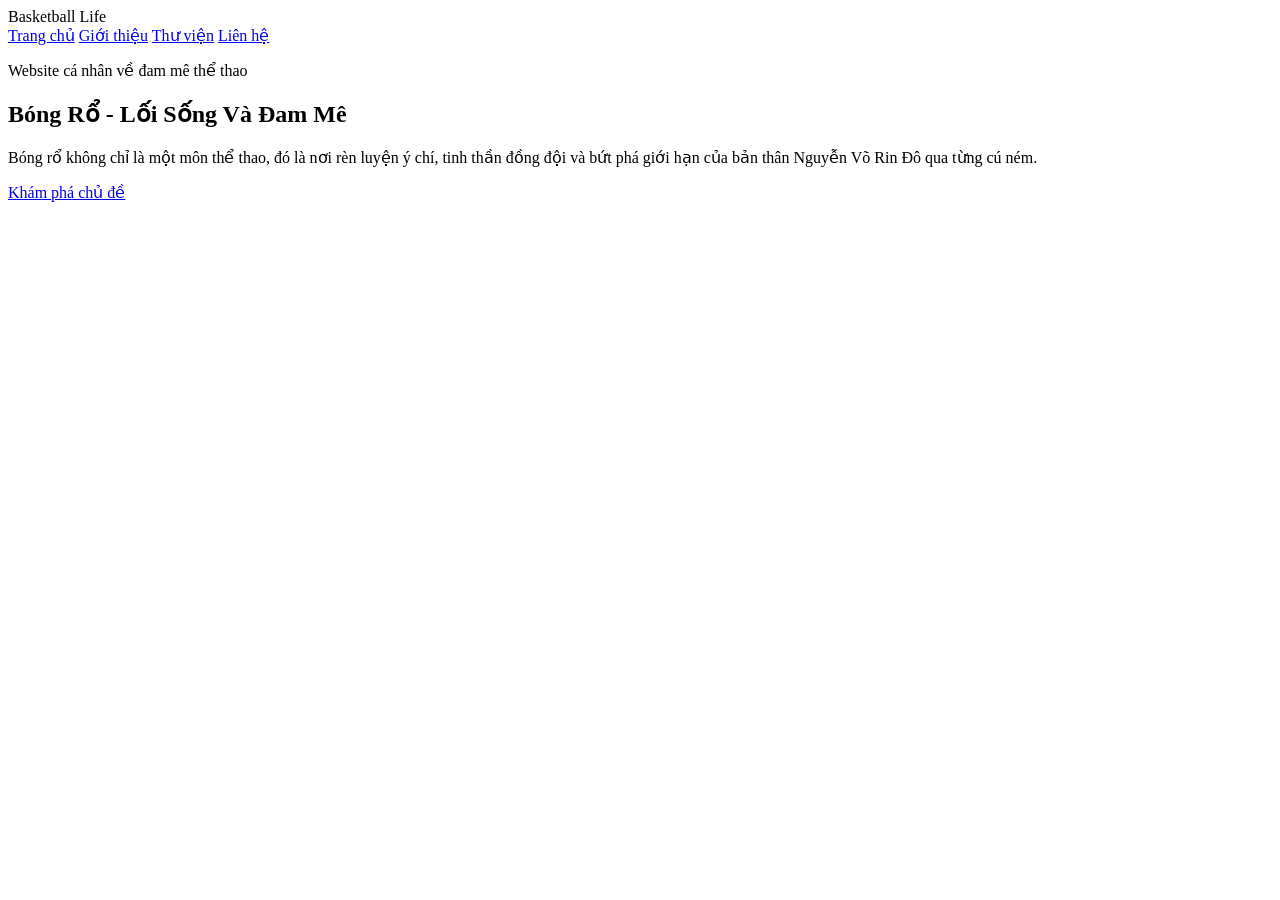
==== html/index.html @ db7d0626 "Update index.html" ====
<!DOCTYPE html>
<html lang="vi">
<head>
  <meta charset="UTF-8">
  <meta name="viewport" content="width=device-width, initial-scale=1.0">
  <title>MyWeb - Đam Mê Bóng Rổ</title>
  <link rel="stylesheet" href="../css/style.css">
</head>
<body>
<header class="site-header" id="top">
  <div class="brand">Basketball Life</div>
  <nav class="main-nav" aria-label="Điều hướng chính">
    <a href="#hero">Trang chủ</a>
    <a href="#about">Giới thiệu</a>
    <a href="#gallery">Thư viện</a>
    <a href="#contact">Liên hệ</a>
  </nav>
</header>

<main>
  <section class="hero" id="hero">
    <p class="eyebrow">Website cá nhân về đam mê thể thao</p>
    <h1 id="main-title">Bóng Rổ - Lối Sống Và Đam Mê</h1>
    <p class="intro">Bóng rổ không chỉ là một môn thể thao, đó là nơi rèn luyện ý chí, tinh thần đồng đội và bứt phá giới hạn của bản thân Nguyễn Võ Rin Đô qua từng cú ném.</p>
    <a class="primary-button" href="#about">Khám phá chủ đề</a>
  </section>
</main>
</body>
</html>
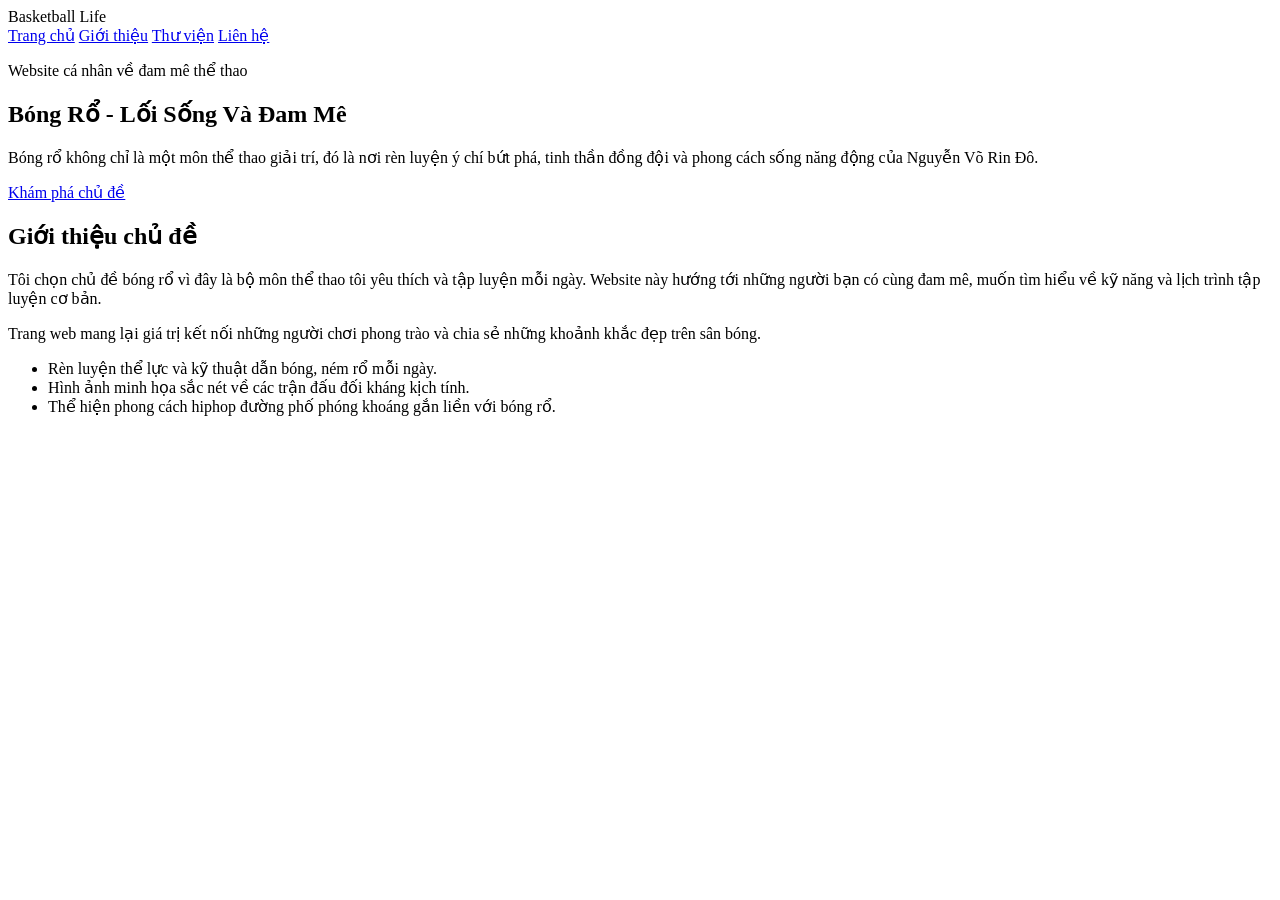
==== commit 33d15d93: "Update index.html" ====
--- a/html/index.html
+++ b/html/index.html
@@ -3,7 +3,7 @@
 <head>
   <meta charset="UTF-8">
   <meta name="viewport" content="width=device-width, initial-scale=1.0">
-  <title>MyWeb - Đam Mê Bóng Rổ</title>
+  <title>MyWeb - 2. Selector, class, id</title>
   <link rel="stylesheet" href="../css/style.css">
 </head>
 <body>
@@ -21,8 +21,19 @@
   <section class="hero" id="hero">
     <p class="eyebrow">Website cá nhân về đam mê thể thao</p>
     <h1 id="main-title">Bóng Rổ - Lối Sống Và Đam Mê</h1>
-    <p class="intro">Bóng rổ không chỉ là một môn thể thao, đó là nơi rèn luyện ý chí, tinh thần đồng đội và bứt phá giới hạn của bản thân Nguyễn Võ Rin Đô qua từng cú ném.</p>
+    <p class="intro">Bóng rổ không chỉ là một môn thể thao giải trí, đó là nơi rèn luyện ý chí bứt phá, tinh thần đồng đội và phong cách sống năng động của Nguyễn Võ Rin Đô.</p>
     <a class="primary-button" href="#about">Khám phá chủ đề</a>
+  </section>
+
+  <section class="section about-section" id="about">
+    <h2>Giới thiệu chủ đề</h2>
+    <p>Tôi chọn chủ đề bóng rổ vì đây là bộ môn thể thao tôi yêu thích và tập luyện mỗi ngày. Website này hướng tới những người bạn có cùng đam mê, muốn tìm hiểu về kỹ năng và lịch trình tập luyện cơ bản.</p>
+    <p>Trang web mang lại giá trị kết nối những người chơi phong trào và chia sẻ những khoảnh khắc đẹp trên sân bóng.</p>
+    <ul class="topic-list">
+      <li>Rèn luyện thể lực và kỹ thuật dẫn bóng, ném rổ mỗi ngày.</li>
+      <li>Hình ảnh minh họa sắc nét về các trận đấu đối kháng kịch tính.</li>
+      <li>Thể hiện phong cách hiphop đường phố phóng khoáng gắn liền với bóng rổ.</li>
+    </ul>
   </section>
 </main>
 </body>
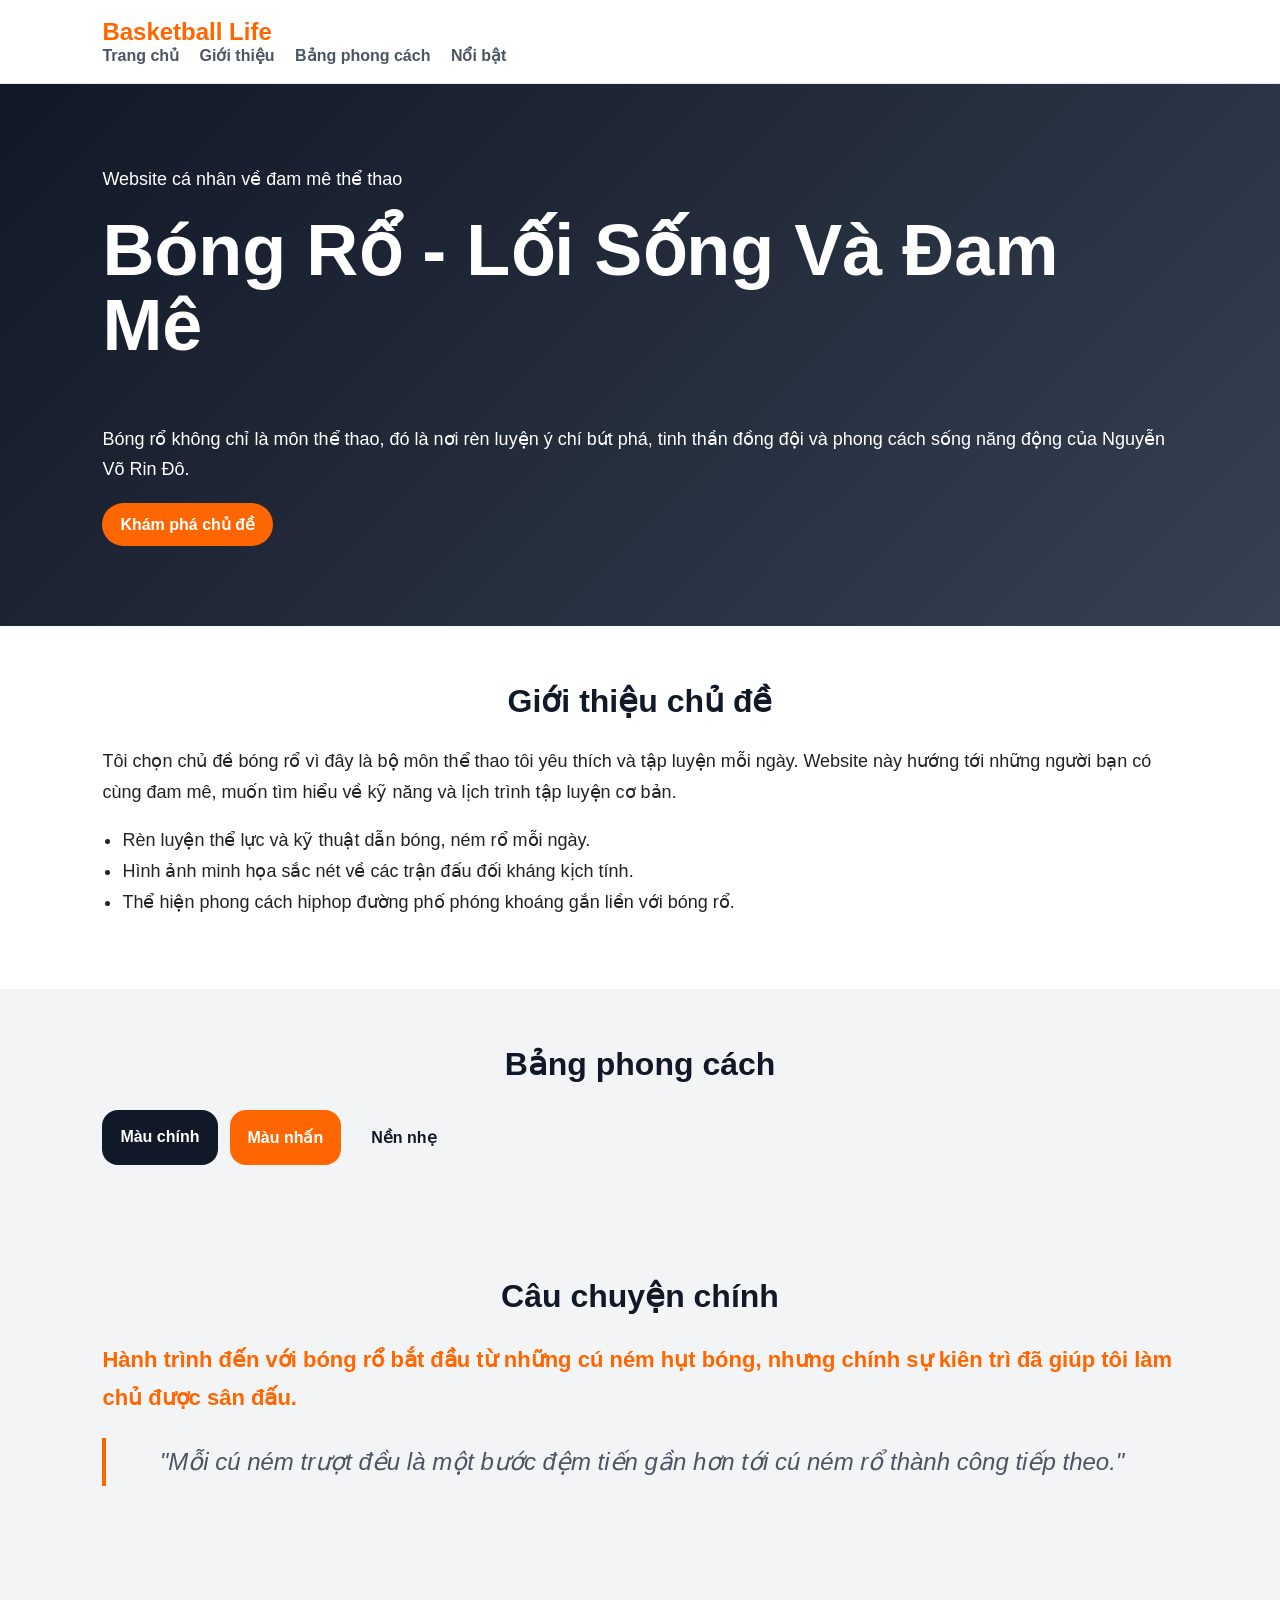
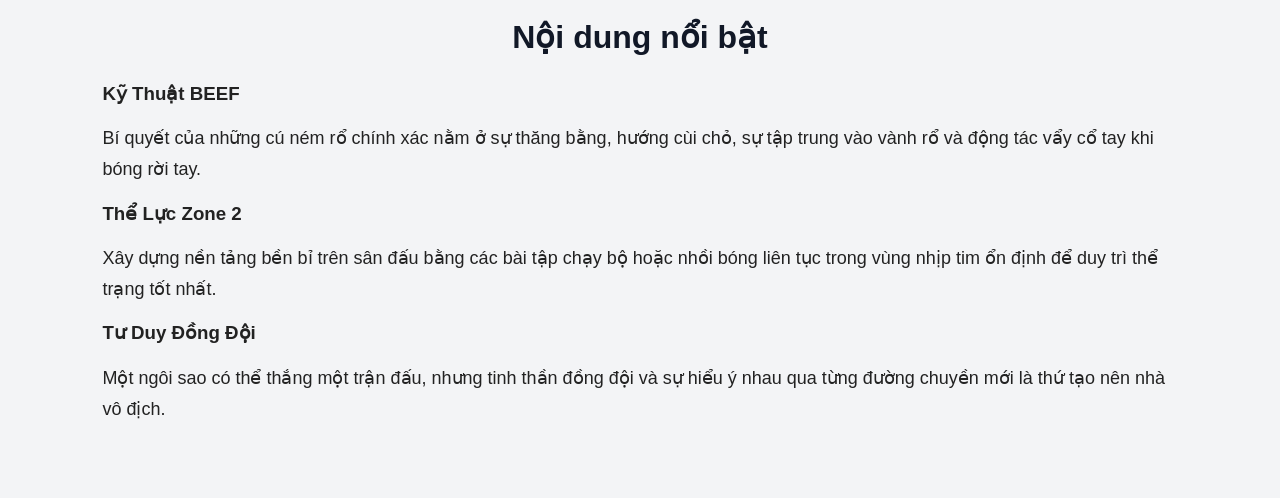
==== commit 9afcfd78: "Update index.html" ====
--- a/html/index.html
+++ b/html/index.html
@@ -3,7 +3,7 @@
 <head>
   <meta charset="UTF-8">
   <meta name="viewport" content="width=device-width, initial-scale=1.0">
-  <title>MyWeb - 2. Selector, class, id</title>
+  <title>MyWeb - 5. Box model và card</title>
   <link rel="stylesheet" href="../css/style.css">
 </head>
 <body>
@@ -12,8 +12,8 @@
   <nav class="main-nav" aria-label="Điều hướng chính">
     <a href="#hero">Trang chủ</a>
     <a href="#about">Giới thiệu</a>
-    <a href="#gallery">Thư viện</a>
-    <a href="#contact">Liên hệ</a>
+    <a href="#style-guide">Bảng phong cách</a>
+    <a href="#features">Nổi bật</a>
   </nav>
 </header>
 
@@ -21,20 +21,52 @@
   <section class="hero" id="hero">
     <p class="eyebrow">Website cá nhân về đam mê thể thao</p>
     <h1 id="main-title">Bóng Rổ - Lối Sống Và Đam Mê</h1>
-    <p class="intro">Bóng rổ không chỉ là một môn thể thao giải trí, đó là nơi rèn luyện ý chí bứt phá, tinh thần đồng đội và phong cách sống năng động của Nguyễn Võ Rin Đô.</p>
+    <p class="intro">Bóng rổ không chỉ là môn thể thao, đó là nơi rèn luyện ý chí bứt phá, tinh thần đồng đội và phong cách sống năng động của Nguyễn Võ Rin Đô.</p>
     <a class="primary-button" href="#about">Khám phá chủ đề</a>
   </section>
 
   <section class="section about-section" id="about">
     <h2>Giới thiệu chủ đề</h2>
     <p>Tôi chọn chủ đề bóng rổ vì đây là bộ môn thể thao tôi yêu thích và tập luyện mỗi ngày. Website này hướng tới những người bạn có cùng đam mê, muốn tìm hiểu về kỹ năng và lịch trình tập luyện cơ bản.</p>
-    <p>Trang web mang lại giá trị kết nối những người chơi phong trào và chia sẻ những khoảnh khắc đẹp trên sân bóng.</p>
     <ul class="topic-list">
       <li>Rèn luyện thể lực và kỹ thuật dẫn bóng, ném rổ mỗi ngày.</li>
       <li>Hình ảnh minh họa sắc nét về các trận đấu đối kháng kịch tính.</li>
       <li>Thể hiện phong cách hiphop đường phố phóng khoáng gắn liền với bóng rổ.</li>
     </ul>
   </section>
+
+  <section class="section style-guide" id="style-guide">
+    <h2>Bảng phong cách</h2>
+    <div class="swatches">
+      <div class="swatch swatch-primary">Màu chính</div>
+      <div class="swatch swatch-accent">Màu nhấn</div>
+      <div class="swatch swatch-soft">Nền nhẹ</div>
+    </div>
+  </section>
+
+  <section class="section story-section" id="story">
+    <h2>Câu chuyện chính</h2>
+    <p class="lead">Hành trình đến với bóng rổ bắt đầu từ những cú ném hụt bóng, nhưng chính sự kiên trì đã giúp tôi làm chủ được sân đấu.</p>
+    <blockquote>"Mỗi cú ném trượt đều là một bước đệm tiến gần hơn tới cú ném rổ thành công tiếp theo."</blockquote>
+  </section>
+
+  <section class="section feature-section" id="features">
+    <h2>Nội dung nổi bật</h2>
+    <div class="card-row">
+      <article class="feature-card">
+        <h3>Kỹ Thuật BEEF</h3>
+        <p>Bí quyết của những cú ném rổ chính xác nằm ở sự thăng bằng, hướng cùi chỏ, sự tập trung vào vành rổ và động tác vẩy cổ tay khi bóng rời tay.</p>
+      </article>
+      <article class="feature-card">
+        <h3>Thể Lực Zone 2</h3>
+        <p>Xây dựng nền tảng bền bỉ trên sân đấu bằng các bài tập chạy bộ hoặc nhồi bóng liên tục trong vùng nhịp tim ổn định để duy trì thể trạng tốt nhất.</p>
+      </article>
+      <article class="feature-card">
+        <h3>Tư Duy Đồng Đội</h3>
+        <p>Một ngôi sao có thể thắng một trận đấu, nhưng tinh thần đồng đội và sự hiểu ý nhau qua từng đường chuyền mới là thứ tạo nên nhà vô địch.</p>
+      </article>
+    </div>
+  </section>
 </main>
 </body>
 </html>
--- a/css/style.css
+++ b/css/style.css
@@ -0,0 +1,132 @@
+* {
+  box-sizing: border-box;
+}
+
+body {
+  margin: 0;
+  font-family: Arial, sans-serif;
+  color: #222222;
+  background-color: #f3f4f6;
+}
+
+h1, h2, h3, p {
+  margin-top: 0;
+}
+
+a {
+  color: #ff6600;
+}
+
+.site-header {
+  padding: 18px 8%;
+  background-color: #ffffff;
+  border-bottom: 1px solid #e5e7eb;
+}
+
+.brand {
+  font-weight: 800;
+  font-size: 24px;
+  color: #ff6600;
+}
+
+.main-nav a {
+  margin-right: 16px;
+  text-decoration: none;
+  font-weight: 700;
+  color: #4b5563;
+}
+
+.main-nav a:hover {
+  color: #ff6600;
+}
+
+#main-title {
+  color: #ffffff;
+}
+
+.about-section {
+  background-color: #ffffff;
+}
+
+.topic-list {
+  padding-left: 20px;
+}
+
+:root {
+  --primary: #111827;
+  --accent: #ff6600;
+  --soft: #f3f4f6;
+  --dark: #111827;
+}
+
+.hero {
+  padding: 80px 8%;
+  color: white;
+  background: linear-gradient(135deg, var(--primary), #374151);
+}
+
+.primary-button {
+  display: inline-block;
+  padding: 12px 18px;
+  background-color: var(--accent);
+  color: #fff;
+  border-radius: 999px;
+  text-decoration: none;
+  font-weight: bold;
+}
+
+.primary-button:hover {
+  background-color: #cc5200;
+}
+
+.swatches {
+  display: flex;
+  gap: 12px;
+}
+
+.swatch {
+  padding: 18px;
+  border-radius: 16px;
+  color: white;
+  font-weight: bold;
+}
+
+.swatch-primary { background-color: var(--primary); }
+.swatch-accent { background-color: var(--accent); }
+.swatch-soft { color: var(--dark); background-color: var(--soft); }
+
+.section {
+  padding: 56px 8%;
+}
+
+h1 {
+  font-size: clamp(36px, 6vw, 72px);
+  line-height: 1.05;
+}
+
+h2 {
+  font-size: 32px;
+  color: var(--dark);
+  text-align: center;
+}
+
+p, li {
+  font-size: 18px;
+  line-height: 1.7;
+}
+
+.lead {
+  font-size: 22px;
+  font-weight: 600;
+  color: var(--accent);
+}
+
+blockquote {
+  font-size: 24px;
+  font-style: italic;
+  text-align: center;
+  color: #4b5563;
+  border-left: 4px solid var(--accent);
+  padding: 10px 20px;
+  margin: 20px 0;
+}
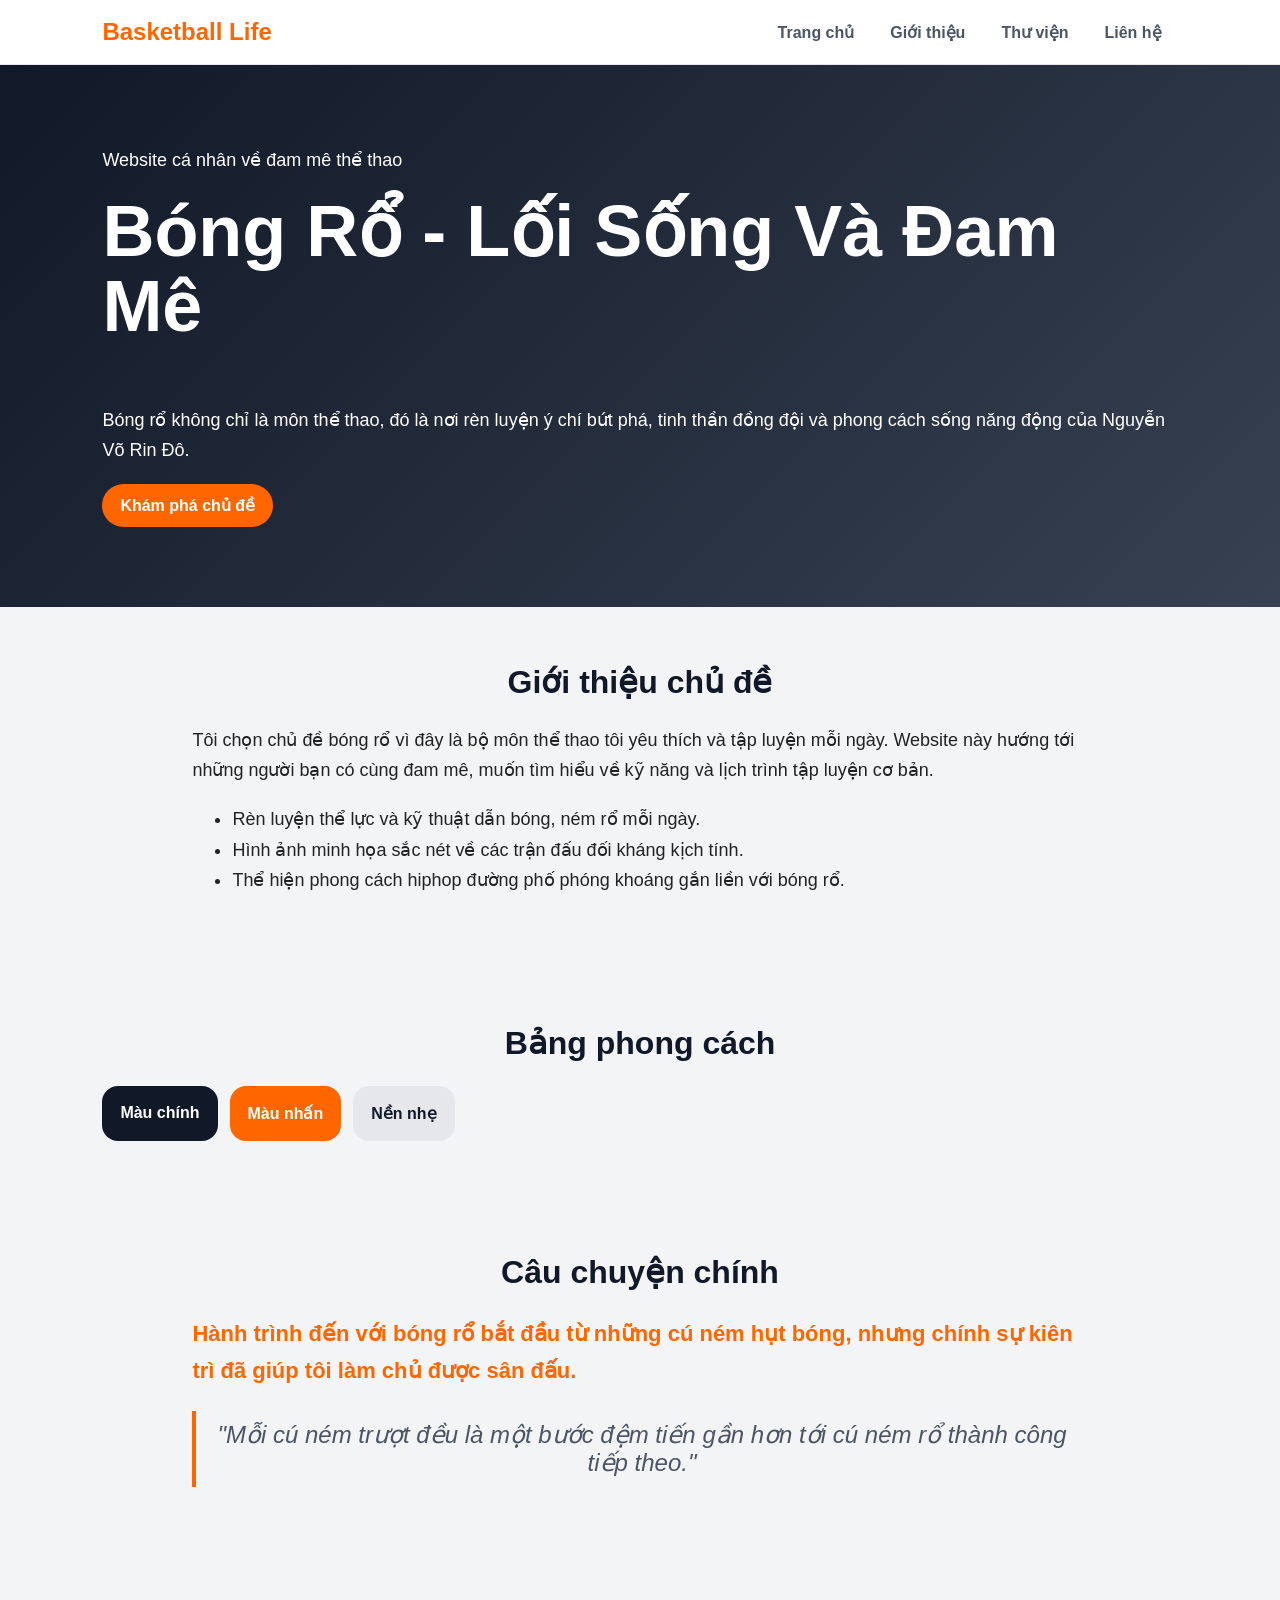
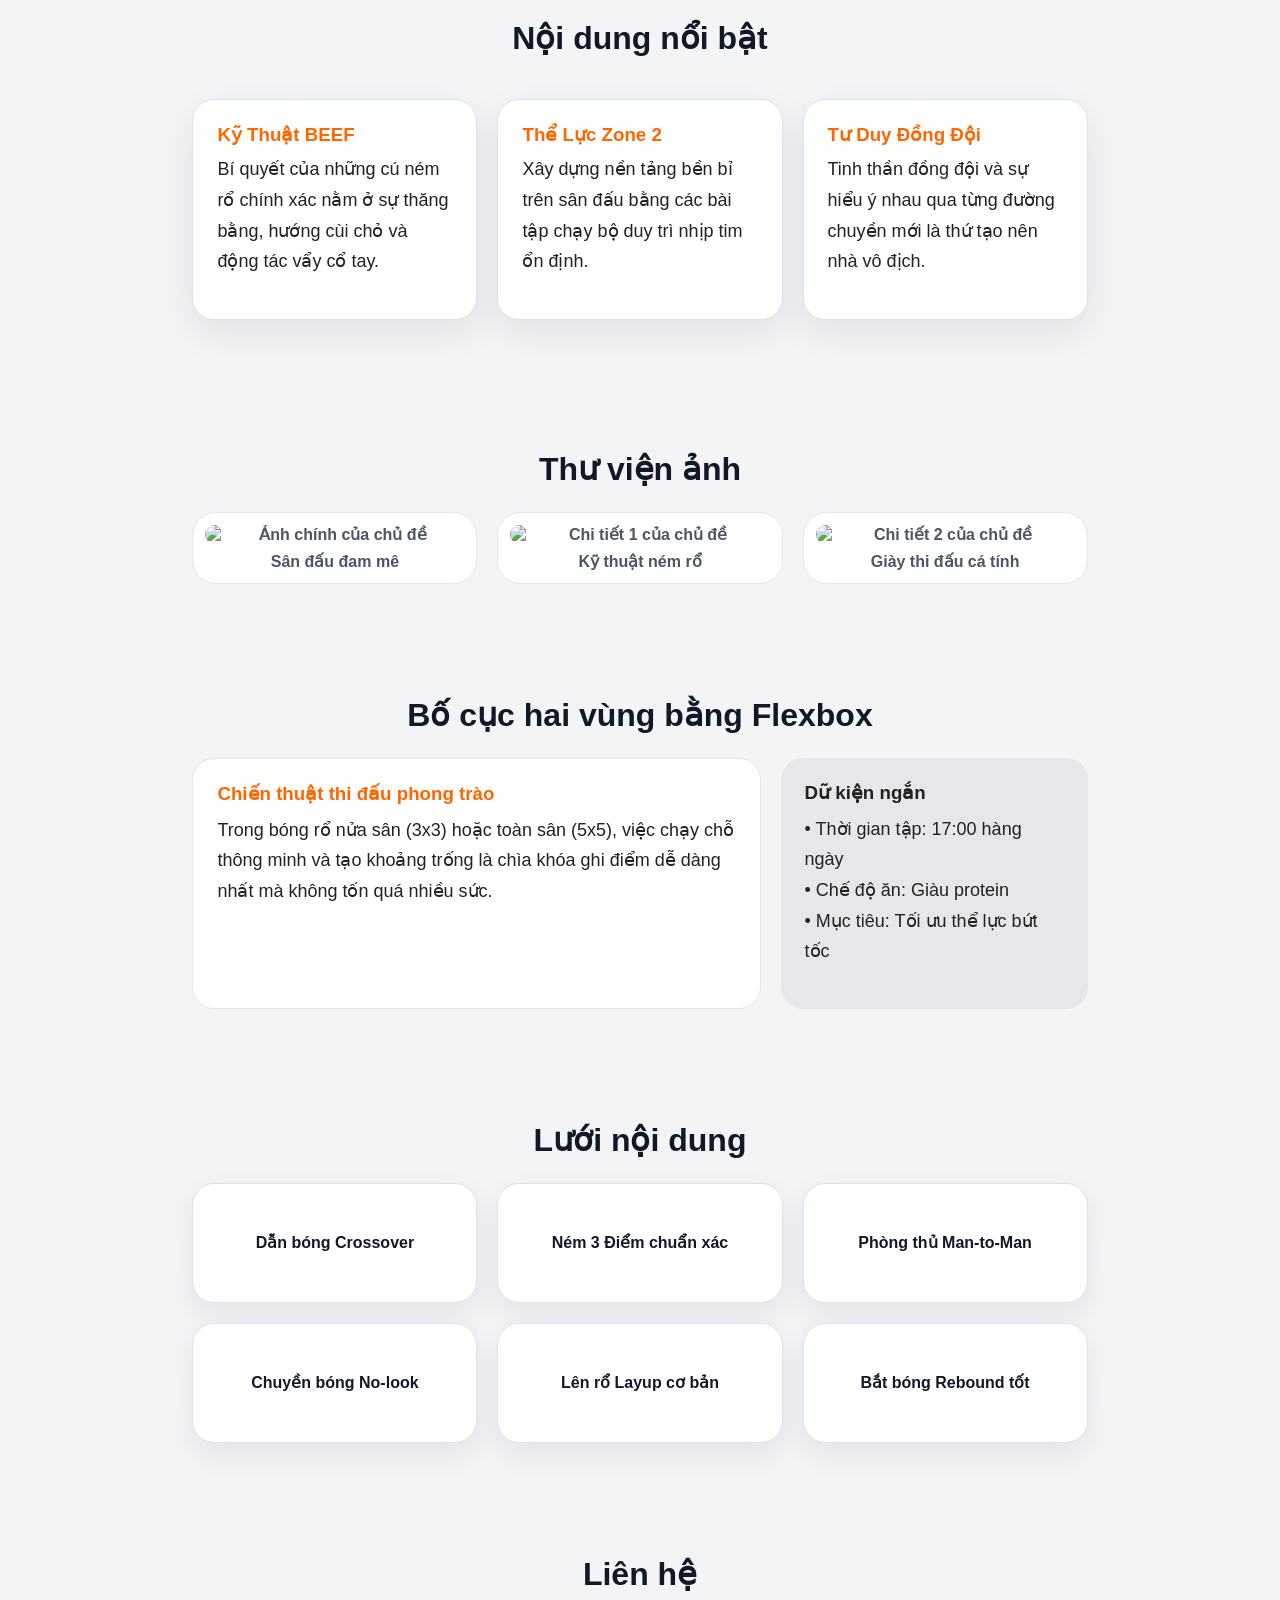
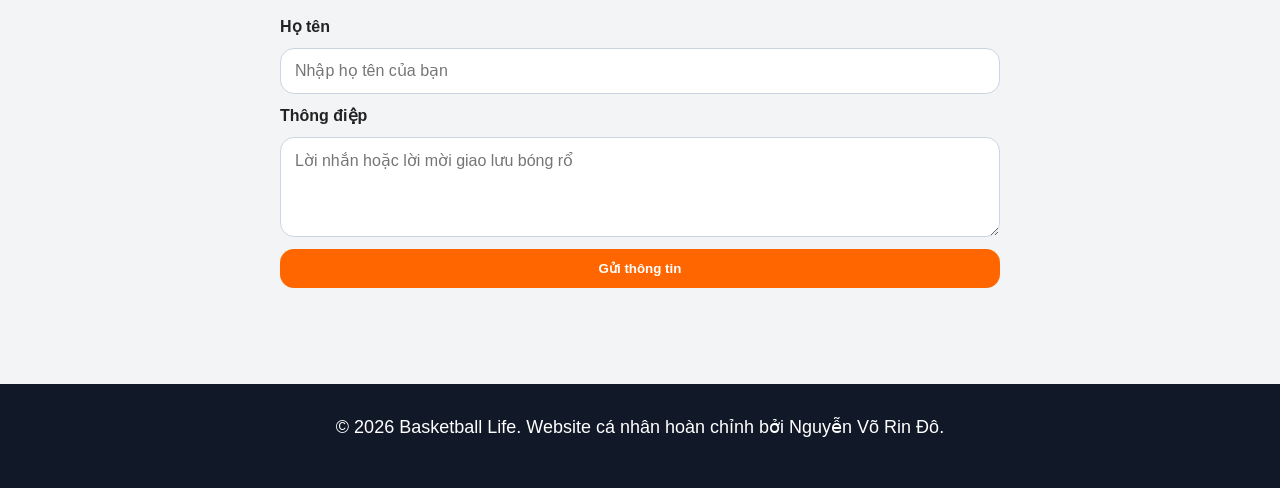
==== commit c7f266b6: "Update index.html" ====
--- a/html/index.html
+++ b/html/index.html
@@ -3,7 +3,7 @@
 <head>
   <meta charset="UTF-8">
   <meta name="viewport" content="width=device-width, initial-scale=1.0">
-  <title>MyWeb - 5. Box model và card</title>
+  <title>MyWeb - 9. Responsive hoàn chỉnh</title>
   <link rel="stylesheet" href="../css/style.css">
 </head>
 <body>
@@ -12,8 +12,8 @@
   <nav class="main-nav" aria-label="Điều hướng chính">
     <a href="#hero">Trang chủ</a>
     <a href="#about">Giới thiệu</a>
-    <a href="#style-guide">Bảng phong cách</a>
-    <a href="#features">Nổi bật</a>
+    <a href="#gallery">Thư viện</a>
+    <a href="#contact">Liên hệ</a>
   </nav>
 </header>
 
@@ -53,20 +53,61 @@
   <section class="section feature-section" id="features">
     <h2>Nội dung nổi bật</h2>
     <div class="card-row">
-      <article class="feature-card">
-        <h3>Kỹ Thuật BEEF</h3>
-        <p>Bí quyết của những cú ném rổ chính xác nằm ở sự thăng bằng, hướng cùi chỏ, sự tập trung vào vành rổ và động tác vẩy cổ tay khi bóng rời tay.</p>
-      </article>
-      <article class="feature-card">
-        <h3>Thể Lực Zone 2</h3>
-        <p>Xây dựng nền tảng bền bỉ trên sân đấu bằng các bài tập chạy bộ hoặc nhồi bóng liên tục trong vùng nhịp tim ổn định để duy trì thể trạng tốt nhất.</p>
-      </article>
-      <article class="feature-card">
-        <h3>Tư Duy Đồng Đội</h3>
-        <p>Một ngôi sao có thể thắng một trận đấu, nhưng tinh thần đồng đội và sự hiểu ý nhau qua từng đường chuyền mới là thứ tạo nên nhà vô địch.</p>
-      </article>
+      <article class="feature-card"><h3>Kỹ Thuật BEEF</h3><p>Bí quyết của những cú ném rổ chính xác nằm ở sự thăng bằng, hướng cùi chỏ và động tác vẩy cổ tay.</p></article>
+      <article class="feature-card"><h3>Thể Lực Zone 2</h3><p>Xây dựng nền tảng bền bỉ trên sân đấu bằng các bài tập chạy bộ duy trì nhịp tim ổn định.</p></article>
+      <article class="feature-card"><h3>Tư Duy Đồng Đội</h3><p>Tinh thần đồng đội và sự hiểu ý nhau qua từng đường chuyền mới là thứ tạo nên nhà vô địch.</p></article>
     </div>
   </section>
+
+  <section class="section gallery-section" id="gallery">
+    <h2>Thư viện ảnh</h2>
+    <div class="image-strip">
+      <figure><img src="../img/san-dau.png" alt="Ảnh chính của chủ đề"><figcaption>Sân đấu đam mê</figcaption></figure>
+      <figure><img src="../img/nem-ro.png" alt="Chi tiết 1 của chủ đề"><figcaption>Kỹ thuật ném rổ</figcaption></figure>
+      <figure><img src="../img/giay-ball.png" alt="Chi tiết 2 của chủ đề"><figcaption>Giày thi đấu cá tính</figcaption></figure>
+    </div>
+  </section>
+
+  <section class="section layout-section" id="layout">
+    <h2>Bố cục hai vùng bằng Flexbox</h2>
+    <div class="content-layout">
+      <article class="main-content">
+        <h3>Chiến thuật thi đấu phong trào</h3>
+        <p>Trong bóng rổ nửa sân (3x3) hoặc toàn sân (5x5), việc chạy chỗ thông minh và tạo khoảng trống là chìa khóa ghi điểm dễ dàng nhất mà không tốn quá nhiều sức.</p>
+      </article>
+      <aside class="side-panel">
+        <h3>Dữ kiện ngắn</h3>
+        <p>• Thời gian tập: 17:00 hàng ngày<br>• Chế độ ăn: Giàu protein<br>• Mục tiêu: Tối ưu thể lực bứt tốc</p>
+      </aside>
+    </div>
+  </section>
+
+  <section class="section portfolio-section" id="portfolio">
+    <h2>Lưới nội dung</h2>
+    <div class="portfolio-grid">
+      <article>Dẫn bóng Crossover</article>
+      <article>Ném 3 Điểm chuẩn xác</article>
+      <article>Phòng thủ Man-to-Man</article>
+      <article>Chuyền bóng No-look</article>
+      <article>Lên rổ Layup cơ bản</article>
+      <article>Bắt bóng Rebound tốt</article>
+    </div>
+  </section>
+
+  <section class="section contact-section" id="contact">
+    <h2>Liên hệ</h2>
+    <form class="contact-form" action="#" method="post">
+      <label for="fullName">Họ tên</label>
+      <input id="fullName" name="fullName" type="text" placeholder="Nhập họ tên của bạn">
+      <label for="message">Thông điệp</label>
+      <textarea id="message" name="message" rows="4" placeholder="Lời nhắn hoặc lời mời giao lưu bóng rổ"></textarea>
+      <button type="submit">Gửi thông tin</button>
+    </form>
+  </section>
 </main>
+
+<footer class="site-footer">
+  <p>© 2026 Basketball Life. Website cá nhân hoàn chỉnh bởi Nguyễn Võ Rin Đô.</p>
+</footer>
 </body>
 </html>
--- a/css/style.css
+++ b/css/style.css
@@ -36,26 +36,14 @@
   color: #4b5563;
 }
 
-.main-nav a:hover {
-  color: #ff6600;
-}
-
 #main-title {
   color: #ffffff;
-}
-
-.about-section {
-  background-color: #ffffff;
-}
-
-.topic-list {
-  padding-left: 20px;
 }
 
 :root {
   --primary: #111827;
   --accent: #ff6600;
-  --soft: #f3f4f6;
+  --soft: #e5e7eb;
   --dark: #111827;
 }
 
@@ -75,10 +63,6 @@
   font-weight: bold;
 }
 
-.primary-button:hover {
-  background-color: #cc5200;
-}
-
 .swatches {
   display: flex;
   gap: 12px;
@@ -108,6 +92,7 @@
   font-size: 32px;
   color: var(--dark);
   text-align: center;
+  margin-bottom: 24px;
 }
 
 p, li {
@@ -130,3 +115,172 @@
   padding: 10px 20px;
   margin: 20px 0;
 }
+
+.about-section, .story-section, .feature-section, .gallery-section, .layout-section, .portfolio-section, .contact-section {
+  max-width: 1100px;
+  margin: 0 auto;
+}
+
+.card-row {
+  display: block;
+}
+
+.feature-card {
+  margin: 18px 0;
+  padding: 24px;
+  border: 1px solid #dbe3ef;
+  border-radius: 22px;
+  background-color: #ffffff;
+  box-shadow: 0 14px 35px rgba(15, 23, 42, 0.08);
+}
+
+.feature-card h3 {
+  color: var(--accent);
+  margin-bottom: 8px;
+}
+
+img {
+  max-width: 100%;
+  height: auto;
+  display: block;
+  border-radius: 18px;
+}
+
+.image-strip {
+  display: flex;
+  flex-wrap: wrap;
+}
+
+.image-strip figure {
+  margin: 0;
+  padding: 12px;
+  border: 1px solid #e5e7eb;
+  border-radius: 24px;
+  background-color: white;
+  text-align: center;
+  font-weight: bold;
+  color: #4b5563;
+}
+
+.image-strip figcaption {
+  margin-top: 8px;
+}
+
+.main-nav a:hover, .primary-button:hover, button:hover {
+  opacity: 0.86;
+  transform: translateY(-1px);
+  transition: all 0.2s ease;
+}
+
+button {
+  padding: 12px 18px;
+  border: 0;
+  border-radius: 14px;
+  color: white;
+  background-color: var(--accent);
+  font-weight: bold;
+  cursor: pointer;
+}
+
+.site-header, .main-nav, .card-row, .content-layout, .image-strip {
+  display: flex;
+  gap: 20px;
+}
+
+.site-header {
+  justify-content: space-between;
+  align-items: center;
+}
+
+.card-row, .image-strip {
+  align-items: stretch;
+}
+
+.feature-card, .image-strip figure {
+  flex: 1;
+}
+
+.main-content {
+  flex: 2;
+  padding: 24px;
+  background-color: #ffffff;
+  border-radius: 22px;
+  border: 1px solid #e5e7eb;
+}
+
+.main-content h3 {
+  color: var(--accent);
+  margin-bottom: 10px;
+}
+
+.side-panel {
+  flex: 1;
+  padding: 24px;
+  border-radius: 22px;
+  background-color: var(--soft);
+}
+
+.side-panel h3 {
+  margin-bottom: 10px;
+}
+
+.portfolio-grid {
+  display: grid;
+  grid-template-columns: repeat(3, 1fr);
+  gap: 20px;
+}
+
+.portfolio-grid article {
+  min-height: 120px;
+  padding: 24px;
+  border-radius: 22px;
+  background-color: #ffffff;
+  border: 1px solid #dbe3ef;
+  box-shadow: 0 12px 30px rgba(15, 23, 42, 0.07);
+  font-weight: bold;
+  color: var(--primary);
+  display: flex;
+  align-items: center;
+  justify-content: center;
+}
+
+.contact-form {
+  max-width: 720px;
+  margin: 0 auto;
+  display: grid;
+  gap: 12px;
+}
+
+.contact-form label {
+  font-weight: bold;
+}
+
+input, textarea {
+  width: 100%;
+  padding: 13px 14px;
+  border: 1px solid #cbd5e1;
+  border-radius: 14px;
+  font: inherit;
+}
+
+.site-footer {
+  padding: 28px 8%;
+  text-align: center;
+  color: white;
+  background-color: var(--dark);
+  margin-top: 40px;
+}
+
+@media (max-width: 768px) {
+  .site-header, .main-nav, .card-row, .content-layout, .image-strip {
+    flex-direction: column;
+  }
+
+  .portfolio-grid {
+    grid-template-columns: 1fr;
+  }
+
+  .hero, .section {
+    padding: 42px 6%;
+  }
+}
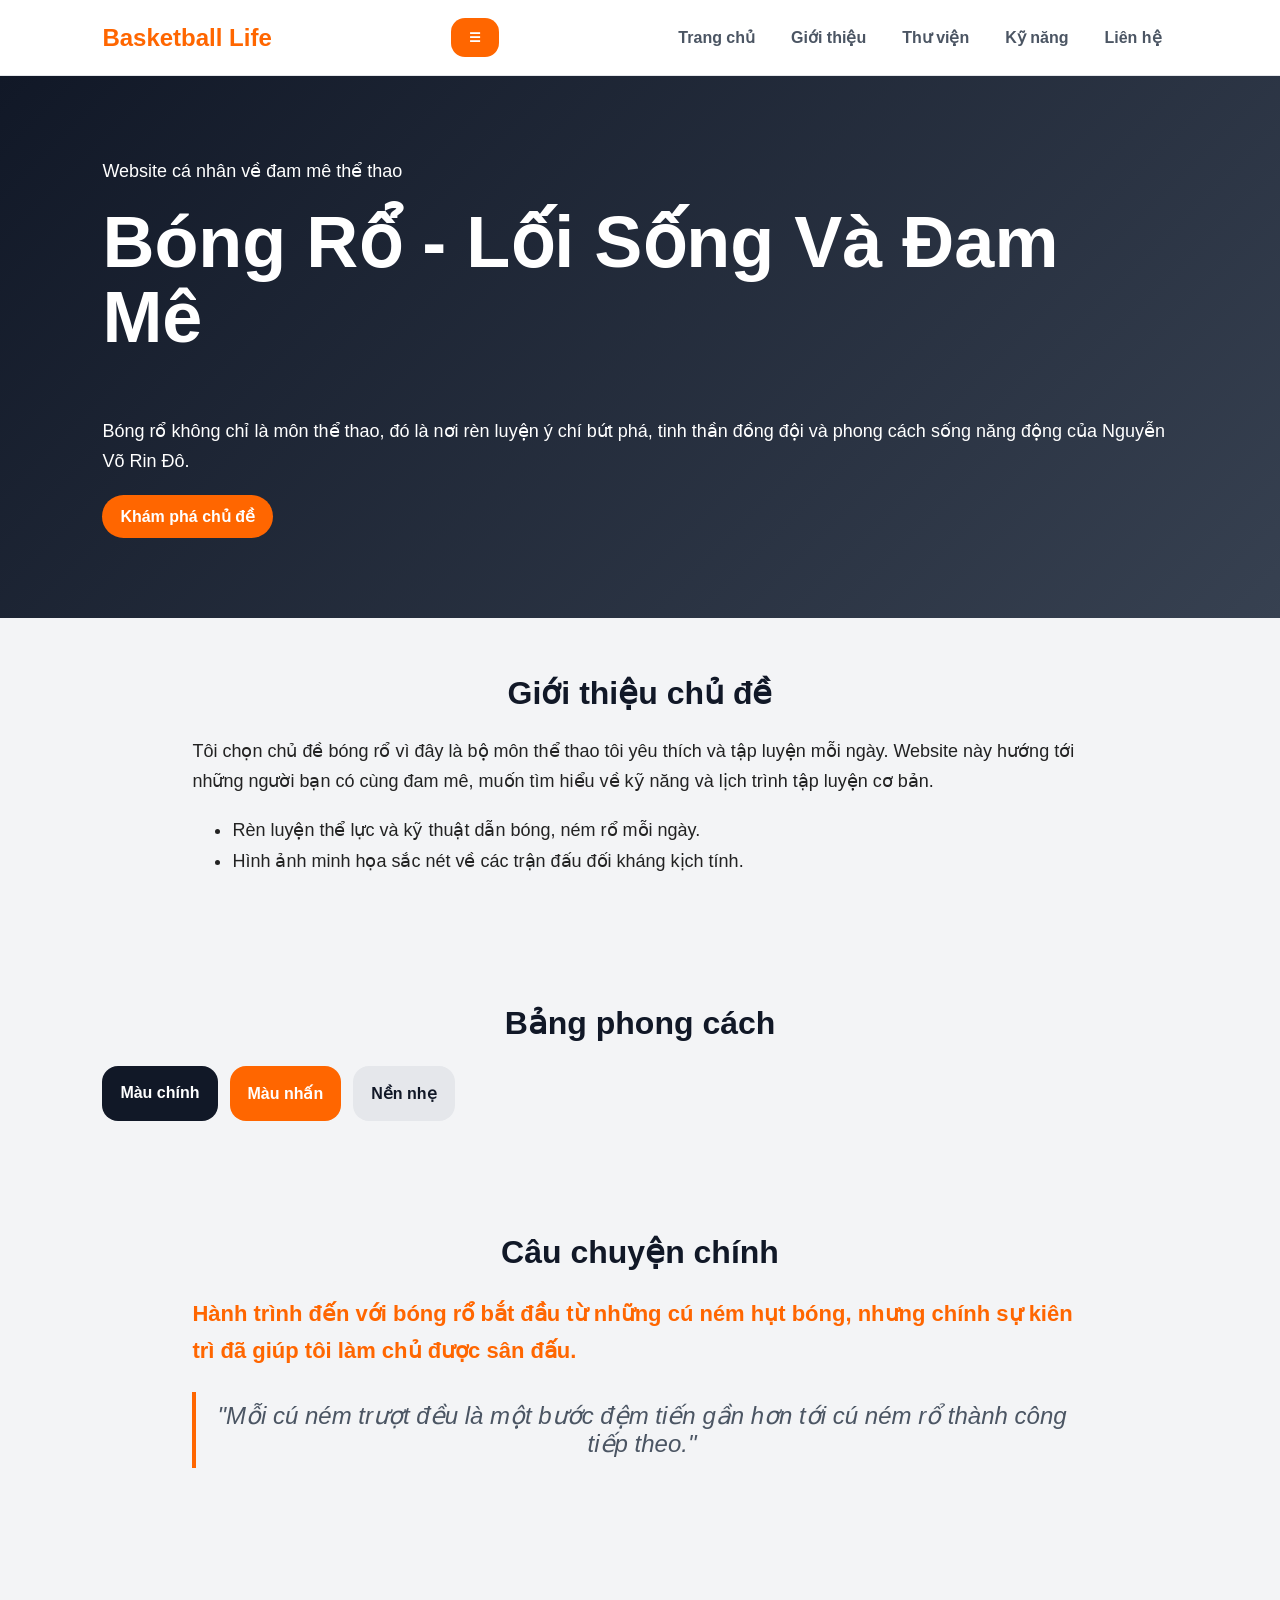
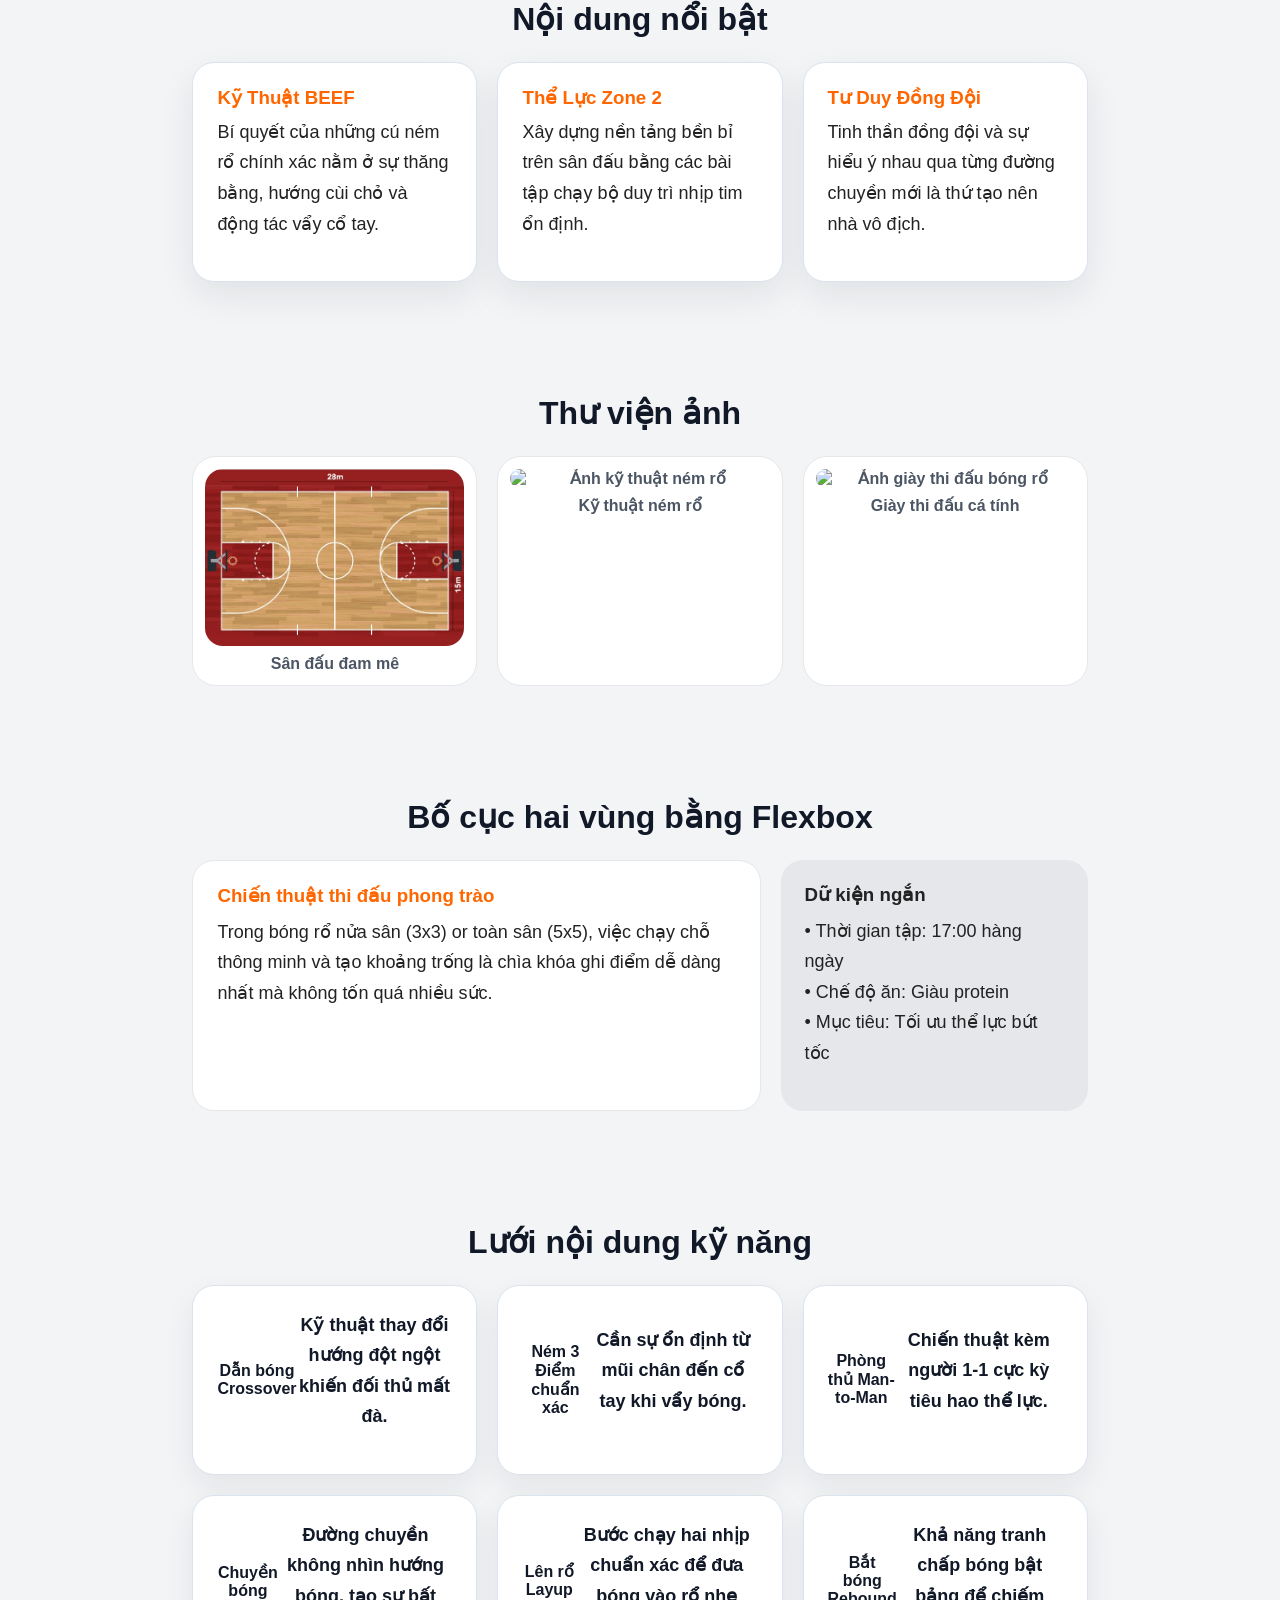
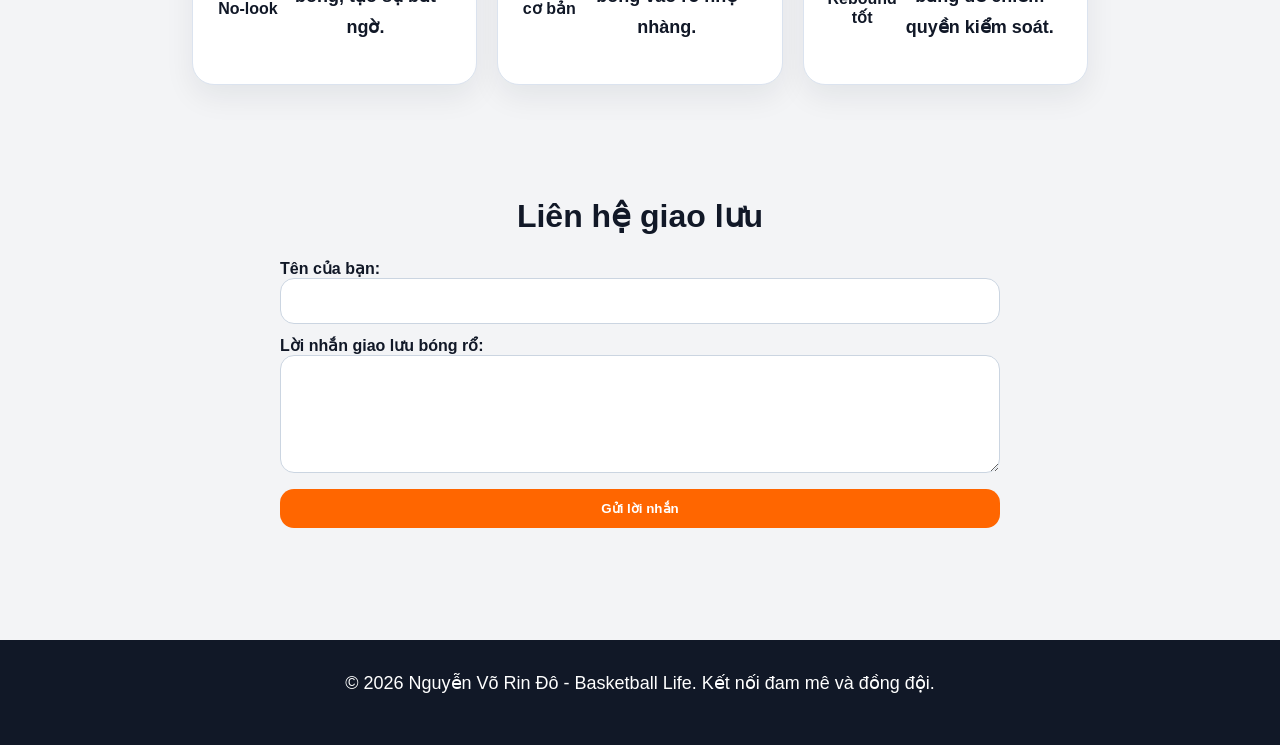
==== commit 162a1be0: "Update index.html" ====
--- a/html/index.html
+++ b/html/index.html
@@ -3,16 +3,18 @@
 <head>
   <meta charset="UTF-8">
   <meta name="viewport" content="width=device-width, initial-scale=1.0">
-  <title>MyWeb - 9. Responsive hoàn chỉnh</title>
+  <title>MyWeb - Giao diện hoàn chỉnh</title>
   <link rel="stylesheet" href="../css/style.css">
 </head>
 <body>
-<header class="site-header" id="top">
+<header class="site-header">
   <div class="brand">Basketball Life</div>
-  <nav class="main-nav" aria-label="Điều hướng chính">
+  <button class="menu-toggle" aria-label="Mở menu">☰</button>
+  <nav class="main-nav">
     <a href="#hero">Trang chủ</a>
     <a href="#about">Giới thiệu</a>
     <a href="#gallery">Thư viện</a>
+    <a href="#portfolio">Kỹ năng</a>
     <a href="#contact">Liên hệ</a>
   </nav>
 </header>
@@ -23,6 +25,7 @@
     <h1 id="main-title">Bóng Rổ - Lối Sống Và Đam Mê</h1>
     <p class="intro">Bóng rổ không chỉ là môn thể thao, đó là nơi rèn luyện ý chí bứt phá, tinh thần đồng đội và phong cách sống năng động của Nguyễn Võ Rin Đô.</p>
     <a class="primary-button" href="#about">Khám phá chủ đề</a>
+    <img src="../img/hero.jpg" alt="Hero Background" style="display: none;">
   </section>
 
   <section class="section about-section" id="about">
@@ -31,7 +34,6 @@
     <ul class="topic-list">
       <li>Rèn luyện thể lực và kỹ thuật dẫn bóng, ném rổ mỗi ngày.</li>
       <li>Hình ảnh minh họa sắc nét về các trận đấu đối kháng kịch tính.</li>
-      <li>Thể hiện phong cách hiphop đường phố phóng khoáng gắn liền với bóng rổ.</li>
     </ul>
   </section>
 
@@ -62,9 +64,9 @@
   <section class="section gallery-section" id="gallery">
     <h2>Thư viện ảnh</h2>
     <div class="image-strip">
-      <figure><img src="../img/san-dau.png" alt="Ảnh chính của chủ đề"><figcaption>Sân đấu đam mê</figcaption></figure>
-      <figure><img src="../img/nem-ro.png" alt="Chi tiết 1 của chủ đề"><figcaption>Kỹ thuật ném rổ</figcaption></figure>
-      <figure><img src="../img/giay-ball.png" alt="Chi tiết 2 của chủ đề"><figcaption>Giày thi đấu cá tính</figcaption></figure>
+      <figure><img src="../img/san-dau.png" alt="Ảnh sân đấu bóng rổ"><figcaption>Sân đấu đam mê</figcaption></figure>
+      <figure><img src="../img/nem-ro.png" alt="Ảnh kỹ thuật ném rổ"><figcaption>Kỹ thuật ném rổ</figcaption></figure>
+      <figure><img src="../img/giay-ball.png" alt="Ảnh giày thi đấu bóng rổ"><figcaption>Giày thi đấu cá tính</figcaption></figure>
     </div>
   </section>
 
@@ -73,7 +75,7 @@
     <div class="content-layout">
       <article class="main-content">
         <h3>Chiến thuật thi đấu phong trào</h3>
-        <p>Trong bóng rổ nửa sân (3x3) hoặc toàn sân (5x5), việc chạy chỗ thông minh và tạo khoảng trống là chìa khóa ghi điểm dễ dàng nhất mà không tốn quá nhiều sức.</p>
+        <p>Trong bóng rổ nửa sân (3x3) or toàn sân (5x5), việc chạy chỗ thông minh và tạo khoảng trống là chìa khóa ghi điểm dễ dàng nhất mà không tốn quá nhiều sức.</p>
       </article>
       <aside class="side-panel">
         <h3>Dữ kiện ngắn</h3>
@@ -83,31 +85,35 @@
   </section>
 
   <section class="section portfolio-section" id="portfolio">
-    <h2>Lưới nội dung</h2>
+    <h2>Lưới nội dung kỹ năng</h2>
     <div class="portfolio-grid">
-      <article>Dẫn bóng Crossover</article>
-      <article>Ném 3 Điểm chuẩn xác</article>
-      <article>Phòng thủ Man-to-Man</article>
-      <article>Chuyền bóng No-look</article>
-      <article>Lên rổ Layup cơ bản</article>
-      <article>Bắt bóng Rebound tốt</article>
+      <article><h4>Dẫn bóng Crossover</h4><p>Kỹ thuật thay đổi hướng đột ngột khiến đối thủ mất đà.</p></article>
+      <article><h4>Ném 3 Điểm chuẩn xác</h4><p>Cần sự ổn định từ mũi chân đến cổ tay khi vẩy bóng.</p></article>
+      <article><h4>Phòng thủ Man-to-Man</h4><p>Chiến thuật kèm người 1-1 cực kỳ tiêu hao thể lực.</p></article>
+      <article><h4>Chuyền bóng No-look</h4><p>Đường chuyền không nhìn hướng bóng, tạo sự bất ngờ.</p></article>
+      <article><h4>Lên rổ Layup cơ bản</h4><p>Bước chạy hai nhịp chuẩn xác để đưa bóng vào rổ nhẹ nhàng.</p></article>
+      <article><h4>Bắt bóng Rebound tốt</h4><p>Khả năng tranh chấp bóng bật bảng để chiếm quyền kiểm soát.</p></article>
     </div>
   </section>
 
   <section class="section contact-section" id="contact">
-    <h2>Liên hệ</h2>
-    <form class="contact-form" action="#" method="post">
-      <label for="fullName">Họ tên</label>
-      <input id="fullName" name="fullName" type="text" placeholder="Nhập họ tên của bạn">
-      <label for="message">Thông điệp</label>
-      <textarea id="message" name="message" rows="4" placeholder="Lời nhắn hoặc lời mời giao lưu bóng rổ"></textarea>
-      <button type="submit">Gửi thông tin</button>
+    <h2>Liên hệ giao lưu</h2>
+    <form class="contact-form" action="#" method="POST">
+      <div class="form-group">
+        <label for="name">Tên của bạn:</label>
+        <input type="text" id="name" name="name" required>
+      </div>
+      <div class="form-group">
+        <label for="message">Lời nhắn giao lưu bóng rổ:</label>
+        <textarea id="message" name="message" rows="5" required></textarea>
+      </div>
+      <button type="submit" class="submit-button">Gửi lời nhắn</button>
     </form>
   </section>
 </main>
 
 <footer class="site-footer">
-  <p>© 2026 Basketball Life. Website cá nhân hoàn chỉnh bởi Nguyễn Võ Rin Đô.</p>
+  <p>&copy; 2026 Nguyễn Võ Rin Đô - Basketball Life. Kết nối đam mê và đồng đội.</p>
 </footer>
 </body>
 </html>
--- a/css/style.css
+++ b/css/style.css
@@ -15,12 +15,6 @@
 
 a {
   color: #ff6600;
-}
-
-.site-header {
-  padding: 18px 8%;
-  background-color: #ffffff;
-  border-bottom: 1px solid #e5e7eb;
 }
 
 .brand {
@@ -121,12 +115,7 @@
   margin: 0 auto;
 }
 
-.card-row {
-  display: block;
-}
-
 .feature-card {
-  margin: 18px 0;
   padding: 24px;
   border: 1px solid #dbe3ef;
   border-radius: 22px;
@@ -144,11 +133,6 @@
   height: auto;
   display: block;
   border-radius: 18px;
-}
-
-.image-strip {
-  display: flex;
-  flex-wrap: wrap;
 }
 
 .image-strip figure {
@@ -178,8 +162,8 @@
   border-radius: 14px;
   color: white;
   background-color: var(--accent);
-  font-weight: bold;
   cursor: pointer;
+  font-weight: bold;
 }
 
 .site-header, .main-nav, .card-row, .content-layout, .image-strip {
@@ -188,6 +172,9 @@
 }
 
 .site-header {
+  padding: 18px 8%;
+  background-color: #ffffff;
+  border-bottom: 1px solid #e5e7eb;
   justify-content: space-between;
   align-items: center;
 }
@@ -198,6 +185,10 @@
 
 .feature-card, .image-strip figure {
   flex: 1;
+}
+
+.content-layout {
+  align-items: stretch;
 }
 
 .main-content {
@@ -242,6 +233,7 @@
   display: flex;
   align-items: center;
   justify-content: center;
+  text-align: center;
 }
 
 .contact-form {
@@ -251,8 +243,9 @@
   gap: 12px;
 }
 
-.contact-form label {
-  font-weight: bold;
+label {
+  font-weight: bold;
+  color: var(--dark);
 }
 
 input, textarea {
@@ -261,6 +254,7 @@
   border: 1px solid #cbd5e1;
   border-radius: 14px;
   font: inherit;
+  background-color: #ffffff;
 }
 
 .site-footer {
@@ -268,7 +262,7 @@
   text-align: center;
   color: white;
   background-color: var(--dark);
-  margin-top: 40px;
+  margin-top: 56px;
 }
 
 @media (max-width: 768px) {
